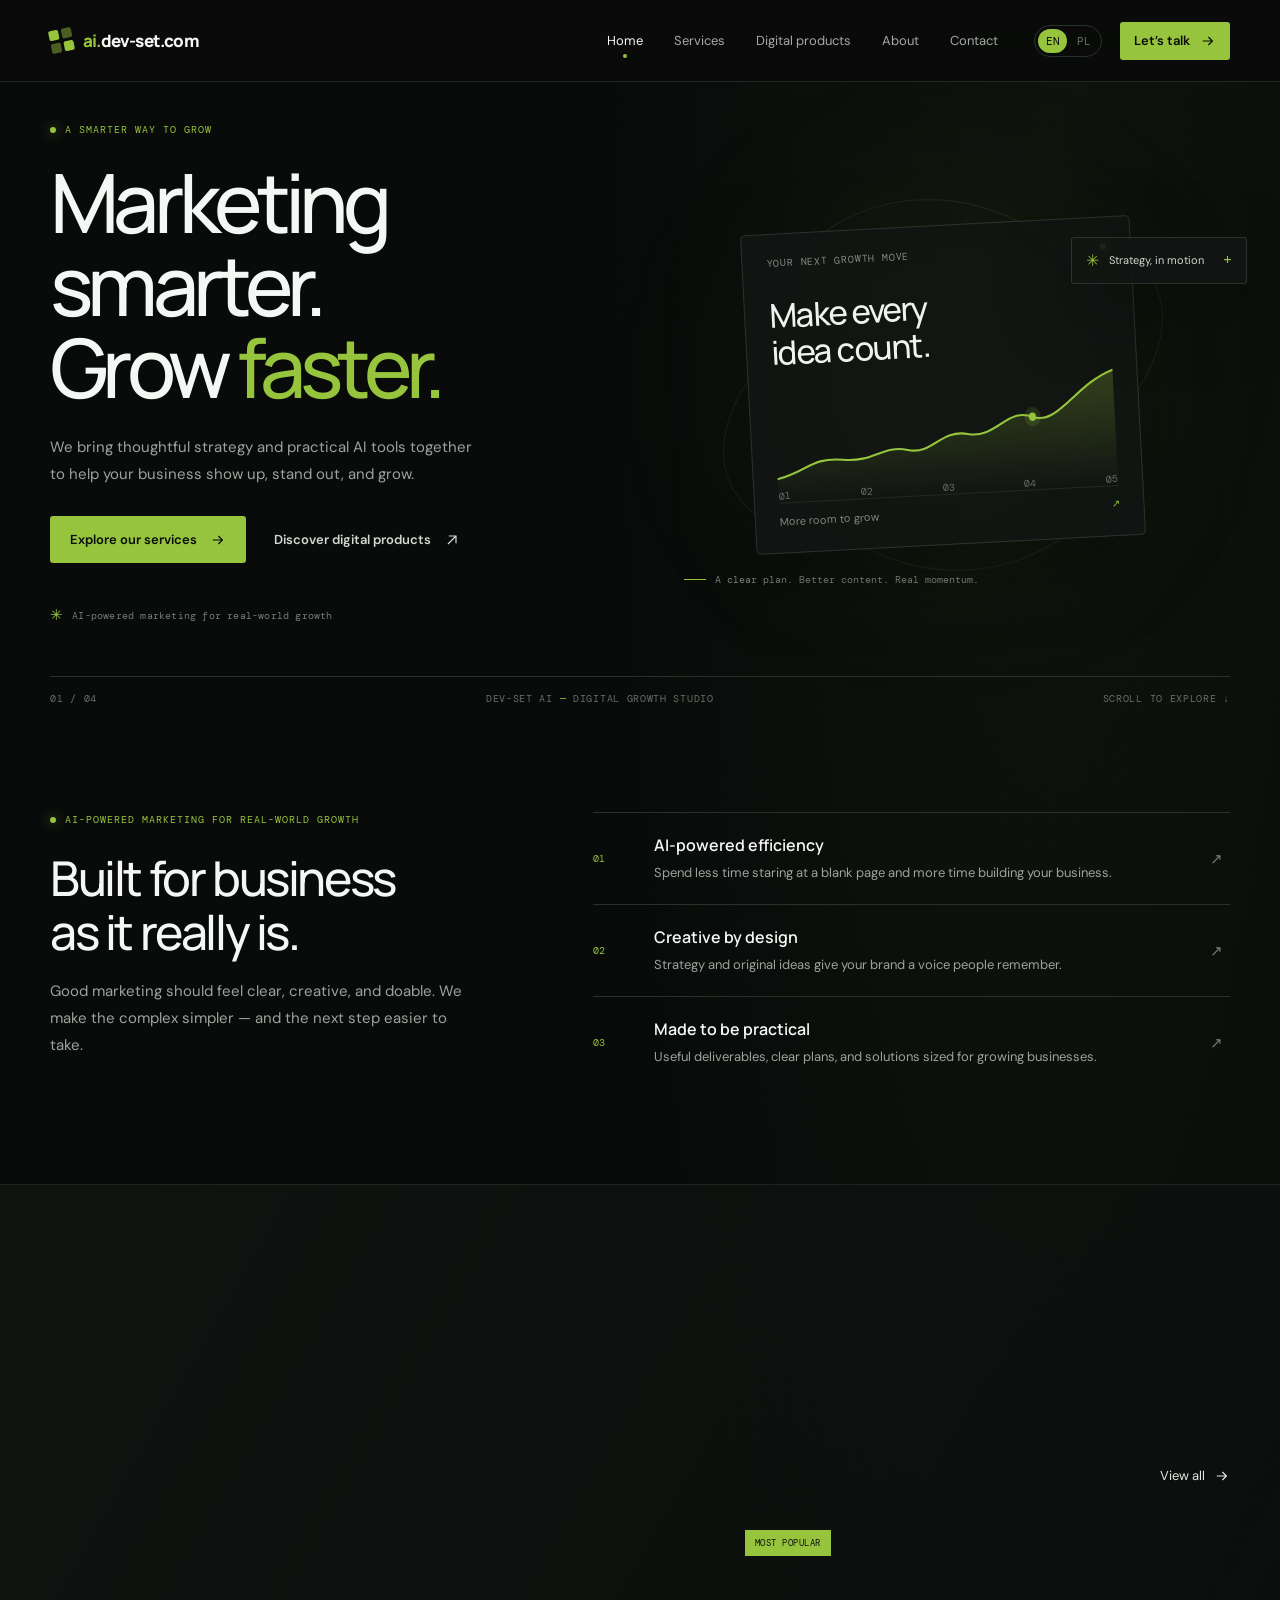
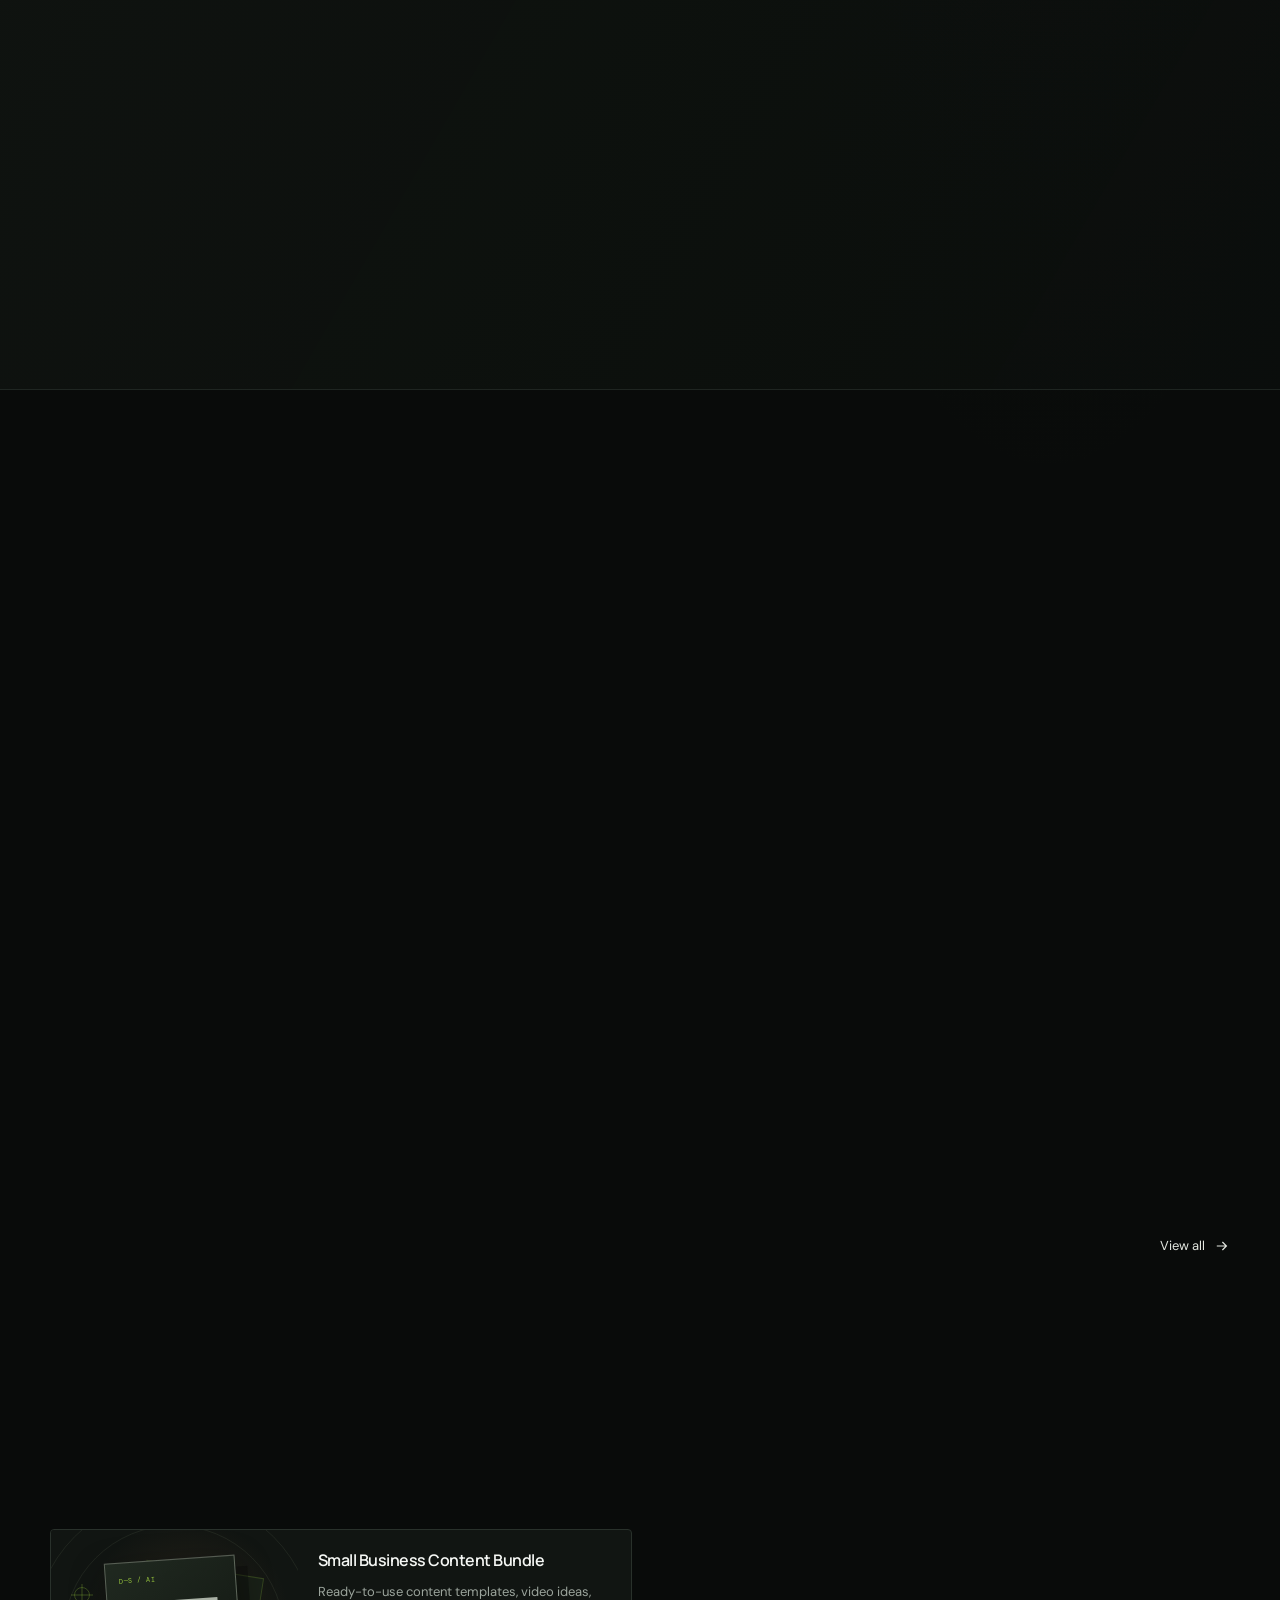
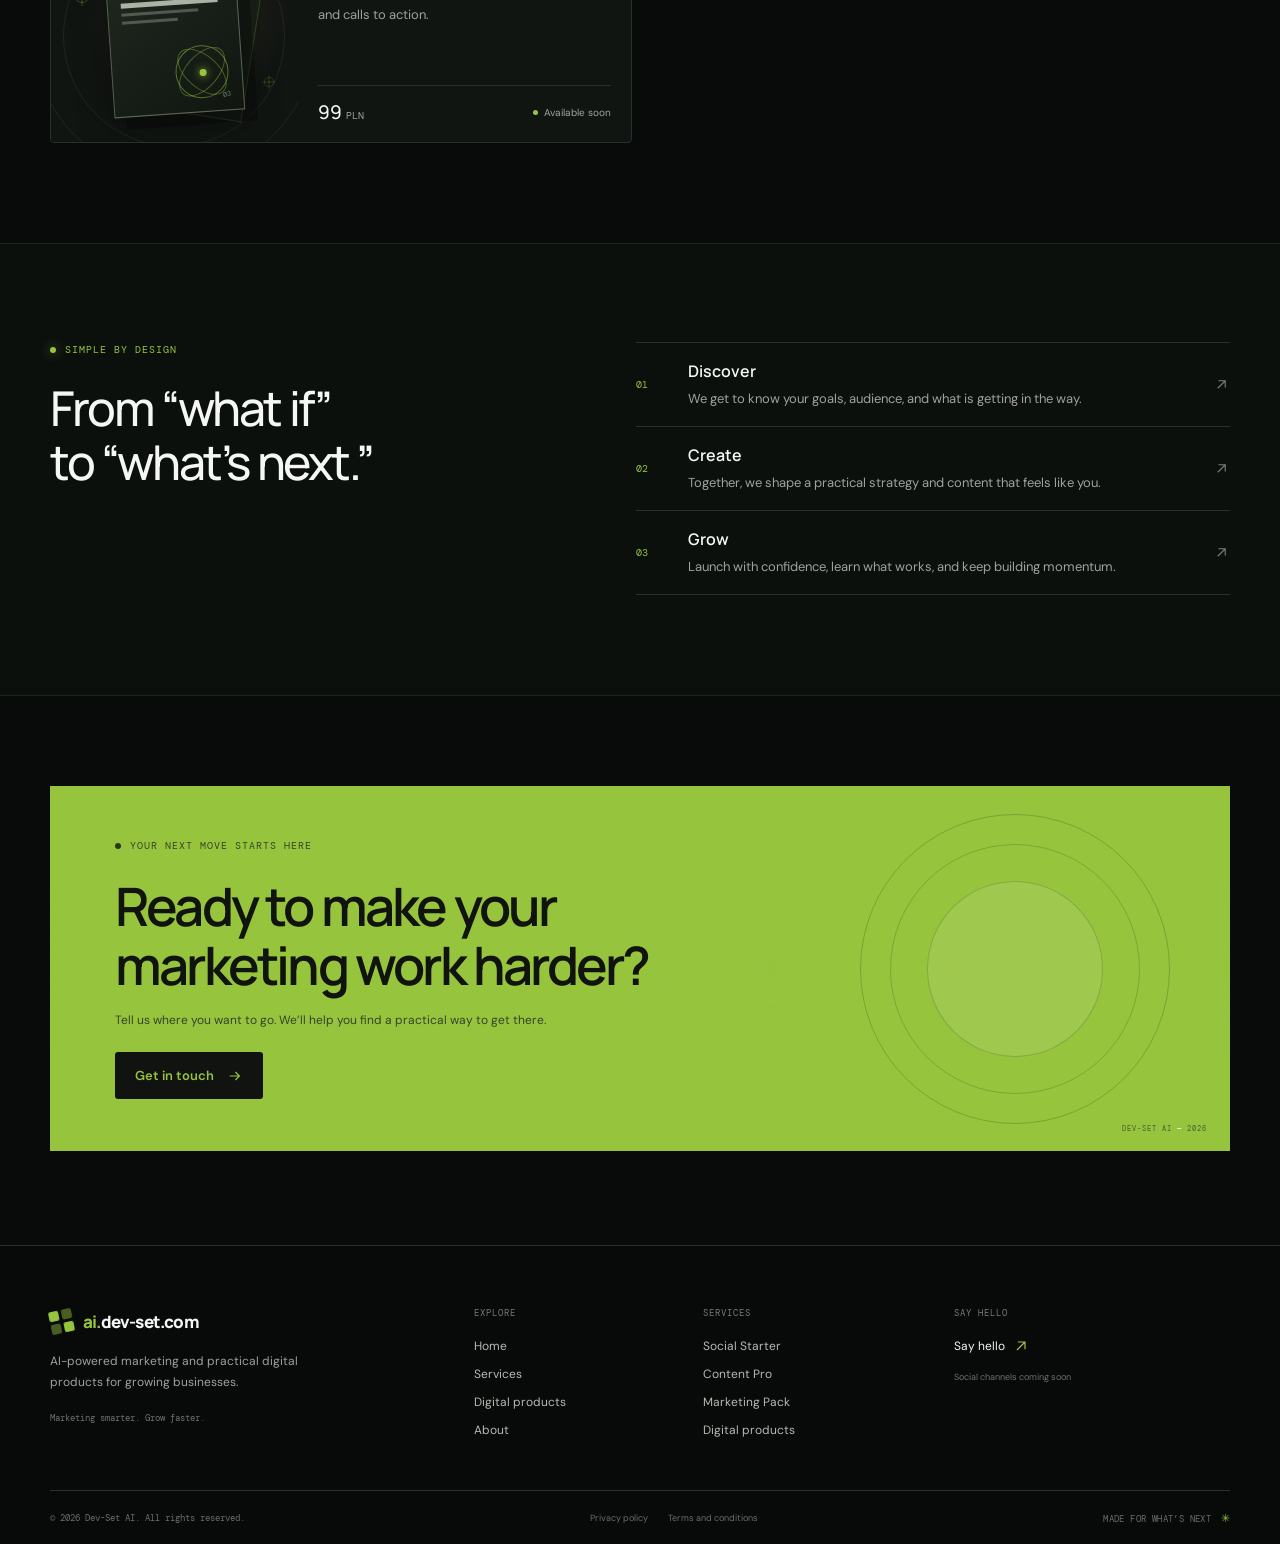
==== about/index.html @ 20fb7233 "Add files via upload" ====
<!doctype html>
<html lang="en">
  <head>
    <meta charset="UTF-8" />
    <link rel="icon" type="image/svg+xml" href="/favicon.svg" />
    <meta name="viewport" content="width=device-width, initial-scale=1.0" />
    <meta name="theme-color" content="#090b0a" />
    <!-- SEO tags and structured data are generated for each route at build time. -->
    <meta name="description" content="Dev-Set AI combines marketing strategy, creativity, and AI tools to make professional marketing more accessible to small businesses." />
    <meta name="robots" content="index, follow" />
    <link rel="canonical" href="https://ai.dev-set.com/about/" />
    <link rel="alternate" hreflang="en" href="https://ai.dev-set.com/about/" />
    <link rel="alternate" hreflang="pl" href="https://ai.dev-set.com/pl/o-nas/" />
    <link rel="alternate" hreflang="x-default" href="https://ai.dev-set.com/about/" />
    <meta property="og:type" content="website" />
    <meta property="og:url" content="https://ai.dev-set.com/about/" />
    <meta property="og:title" content="About Our AI Marketing Studio | Dev-Set AI" />
    <meta property="og:description" content="Dev-Set AI combines marketing strategy, creativity, and AI tools to make professional marketing more accessible to small businesses." />
    <meta property="og:site_name" content="Dev-Set AI" />
    <meta property="og:locale" content="en_US" />
    <meta property="og:locale:alternate" content="pl_PL" />
    <meta name="twitter:card" content="summary" />
    <meta name="twitter:title" content="About Our AI Marketing Studio | Dev-Set AI" />
    <meta name="twitter:description" content="Dev-Set AI combines marketing strategy, creativity, and AI tools to make professional marketing more accessible to small businesses." />
    <script type="application/ld+json">[{"@context":"https://schema.org","@type":"Organization","name":"Dev-Set AI","url":"https://ai.dev-set.com","description":"AI-powered social media content, marketing strategy, and digital resources for small businesses. Practical support to help your brand grow."},{"@context":"https://schema.org","@type":"WebSite","name":"Dev-Set AI","url":"https://ai.dev-set.com","inLanguage":"en"},{"@context":"https://schema.org","@type":"WebPage","name":"About Our AI Marketing Studio | Dev-Set AI","description":"Dev-Set AI combines marketing strategy, creativity, and AI tools to make professional marketing more accessible to small businesses.","url":"https://ai.dev-set.com/about/","inLanguage":"en","isPartOf":{"@type":"WebSite","name":"Dev-Set AI","url":"https://ai.dev-set.com"},"publisher":{"@type":"Organization","name":"Dev-Set AI","url":"https://ai.dev-set.com"},"breadcrumb":{"@type":"BreadcrumbList","itemListElement":[{"@type":"ListItem","position":1,"name":"Home","item":"https://ai.dev-set.com/"},{"@type":"ListItem","position":2,"name":"About","item":"https://ai.dev-set.com/about/"}]}}]</script>
    <title>About Our AI Marketing Studio | Dev-Set AI</title>
    <script type="module" crossorigin src="/assets/index-pZQTGpvp.js"></script>
    <link rel="stylesheet" crossorigin href="/assets/index-BlDWDCMd.css">
  </head>
  <body>
    <div id="root"><a class="skip-link" href="#main-content">Skip to content</a><header class="site-header"><div class="header-inner page-width"><a class="brand" href="/"><span class="brand-symbol" aria-hidden="true"><i></i><i></i><i></i><i></i></span><span><span class="brand-ai">ai.</span>dev-set.com</span></a><button class="menu-toggle" type="button" aria-label="Open navigation" aria-expanded="false"><span></span><span></span></button><nav class="main-nav" aria-label="Main navigation"><a href="/" class="">Home</a><a href="/services/" class="">Services</a><a href="/digital-products/" class="">Digital products</a><a href="/about/" class="active" aria-current="page">About</a><a href="/contact/" class="">Contact</a><div class="mobile-nav-bottom"><div class="language-switch" role="group" aria-label="Language"><button type="button" class="selected" aria-pressed="true">EN</button><button type="button" class="" aria-pressed="false">PL</button></div><a class="button button-primary nav-cta" href="/contact/">Let’s talk<svg aria-hidden="true" viewBox="0 0 20 20" fill="none"><path d="M3.5 10h12m-5-5 5 5-5 5" stroke="currentColor" stroke-width="1.5"></path></svg></a></div></nav><div class="desktop-nav-actions"><div class="language-switch" role="group" aria-label="Language"><button type="button" class="selected" aria-pressed="true">EN</button><button type="button" class="" aria-pressed="false">PL</button></div><a class="button button-small" href="/contact/">Let’s talk<svg aria-hidden="true" viewBox="0 0 20 20" fill="none"><path d="M3.5 10h12m-5-5 5 5-5 5" stroke="currentColor" stroke-width="1.5"></path></svg></a></div></div></header><main id="main-content" tabindex="-1"><section class="inner-hero page-width"><p class="eyebrow"><span class="eyebrow-dot"></span>About Dev-Set AI</p><h1>Professional marketing<br/>should feel within reach.</h1><p class="inner-lede">Dev-Set AI brings thoughtful marketing and useful AI tools together for entrepreneurs, creators, freelancers, and small businesses.</p></section><section class="about-story section-muted section-pad"><div class="page-width about-layout"><div class="about-symbol reveal"><div class="symbol-core">D<span>—</span>S</div><div class="symbol-ring ring-a"></div><div class="symbol-ring ring-b"></div><span class="symbol-caption">HUMAN IDEAS<br/>MEET SMART TOOLS</span></div><div class="about-copy reveal"><p class="eyebrow"><span class="eyebrow-dot"></span>About Dev-Set AI</p><h2>Technology is a tool.<br/>People are the point.</h2><p>AI can make the work faster. Experience and creativity help make it matter. We bring both together to create marketing that is useful, considered, and grounded in your business goals.</p><p>Our mission is to make professional marketing more accessible to small businesses — with practical solutions, clear communication, and a focus on work that moves you forward.</p></div></div></section><section class="page-width section-pad"><div class="value-grid"><article class="value-card reveal"><span>0<!-- -->1<!-- --> / PRINCIPLE</span><h3>Practical first</h3><p>Thoughtful recommendations you can actually put to work.</p></article><article class="value-card reveal"><span>0<!-- -->2<!-- --> / PRINCIPLE</span><h3>Creative always</h3><p>A distinct voice and strong ideas, not content for content’s sake.</p></article><article class="value-card reveal"><span>0<!-- -->3<!-- --> / PRINCIPLE</span><h3>Efficient by design</h3><p>Use technology well, so more energy goes into what matters.</p></article></div></section><section class="cta-section page-width reveal"><div class="cta-orb" aria-hidden="true"></div><div class="cta-content"><p class="eyebrow"><span class="eyebrow-dot"></span>Your next move starts here</p><h2>Ready to make your<br/>marketing work harder?</h2><p>Tell us where you want to go. We’ll help you find a practical way to get there.</p><a class="button button-dark" href="/contact/">Get in touch<svg aria-hidden="true" viewBox="0 0 20 20" fill="none"><path d="M3.5 10h12m-5-5 5 5-5 5" stroke="currentColor" stroke-width="1.5"></path></svg></a></div><div class="cta-index">DEV-SET AI <span>—</span> 2026</div></section></main><footer class="site-footer"><div class="page-width"><div class="footer-main"><div class="footer-brand"><a class="brand" href="/"><span class="brand-symbol" aria-hidden="true"><i></i><i></i><i></i><i></i></span><span><span class="brand-ai">ai.</span>dev-set.com</span></a><p>AI-powered marketing and practical digital products for growing businesses.</p><span class="footer-tagline">Marketing smarter. Grow faster.</span></div><div class="footer-column"><span class="footer-heading">Explore</span><a href="/">Home</a><a href="/services/">Services</a><a href="/digital-products/">Digital products</a><a href="/about/">About</a></div><div class="footer-column"><span class="footer-heading">Services</span><a href="/services/">Social Starter</a><a href="/services/">Content Pro</a><a href="/services/">Marketing Pack</a><a href="/digital-products/">Digital products</a></div><div class="footer-column footer-contact"><span class="footer-heading">Say hello</span><button class="footer-email" type="button">Say hello<svg aria-hidden="true" viewBox="0 0 20 20" fill="none"><path d="M5 15 15 5M6 5h9v9" stroke="currentColor" stroke-width="1.5"></path></svg></button><span class="social-placeholder">Social channels coming soon</span></div></div><div class="footer-bottom"><span>© <!-- -->2026<!-- --> Dev-Set AI. <!-- -->All rights reserved.</span><div><a href="/privacy-policy/">Privacy policy</a><a href="/terms/">Terms and conditions</a></div><span class="footer-location">MADE FOR WHAT’S NEXT<!-- --> <i>✳</i></span></div></div></footer></div>
  </body>
</html>
---- assets/index-BlDWDCMd.css ----
@import "https://fonts.googleapis.com/css2?family=DM+Mono:wght@400;500&family=DM+Sans:wght@400;500;600;700&family=Manrope:wght@400;500;600;700;800&display=swap";:root{color:#f5f7f4;font-synthesis:none;text-rendering:optimizelegibility;-webkit-font-smoothing:antialiased;-moz-osx-font-smoothing:grayscale;font-optical-sizing:auto;--bg:#090b0a;--bg-soft:#0f1310;--card:#141816;--accent:#96c43d;--text:#f5f7f4;--muted:#9ba49c;--dim:#69716a;--line:#29312b;--mono:"DM Mono", monospace;--heading:"Manrope", "DM Sans", sans-serif;background:#090b0a;font-family:DM Sans,Segoe UI,sans-serif;font-weight:400}*{box-sizing:border-box}html{scroll-behavior:smooth;min-width:320px;scroll-padding-top:88px}body{background:radial-gradient(ellipse at 82% 4%, #789d410e, transparent 28rem), var(--bg);min-width:320px;margin:0}body,button,a{font-family:DM Sans,Segoe UI,sans-serif}button,a{cursor:pointer;-webkit-tap-highlight-color:transparent}button{color:inherit}a{color:inherit;text-decoration:none}button:focus-visible,a:focus-visible{outline:2px solid var(--accent);outline-offset:4px}::selection{color:#090b0a;background:var(--accent)}@media (prefers-reduced-motion:reduce){*,:before,:after{scroll-behavior:auto!important;transition-duration:.01ms!important;animation-duration:.01ms!important;animation-iteration-count:1!important}}#root{overflow:clip}.page-width{width:min(1180px,100% - 64px);margin-inline:auto}.skip-link{z-index:20;color:#080a08;background:var(--accent);padding:10px 14px;position:fixed;top:10px;left:10px;transform:translateY(-160%)}.skip-link:focus{transform:translateY(0)}.site-header{z-index:10;-webkit-backdrop-filter:blur(18px);backdrop-filter:blur(18px);background:#090b0ae3;border-bottom:1px solid #29312bc2;height:82px;position:sticky;top:0}.header-inner{justify-content:space-between;align-items:center;height:100%;display:flex}.brand{font-family:var(--heading);letter-spacing:-.8px;white-space:nowrap;align-items:center;gap:10px;font-size:19px;font-weight:800;line-height:1;display:inline-flex}.brand-ai{color:var(--accent)}.brand-symbol{grid-template-columns:repeat(2,1fr);gap:3px;width:23px;height:23px;display:grid;transform:rotate(-12deg)}.brand-symbol i{background:var(--accent);border-radius:2px;display:block}.brand-symbol i:nth-child(2),.brand-symbol i:nth-child(3){opacity:.46}.main-nav{align-items:center;gap:31px;margin-left:auto;margin-right:36px;display:flex}.main-nav>a{color:#a4aaa4;padding-block:10px;font-size:12px;transition:color .2s;position:relative}.main-nav>a:hover,.main-nav>a.active{color:var(--text)}.main-nav>a.active:after{content:"";background:var(--accent);border-radius:50%;width:4px;height:4px;position:absolute;bottom:1px;left:calc(50% - 2px)}.desktop-nav-actions{align-items:center;gap:18px;display:flex}.language-switch{border:1px solid var(--line);border-radius:30px;align-items:center;gap:2px;padding:3px;display:flex}.language-switch button{min-width:29px;color:var(--dim);font:10px var(--mono);cursor:pointer;background:0 0;border:0;border-radius:20px;padding:5px 6px;transition:color .2s,background .2s}.language-switch button.selected{color:var(--bg);background:var(--accent)}.button{border:1px solid #0000;border-radius:3px;justify-content:center;align-items:center;gap:13px;min-height:47px;padding:0 19px;font-size:12px;font-weight:600;transition:background .2s,color .2s,border-color .2s,transform .2s;display:inline-flex}.button:hover{transform:translateY(-2px)}.button svg,.text-link svg,.contact-email svg,.footer-email svg{flex:none;width:16px;height:16px}.button-primary{color:#0a0c09;background:var(--accent);position:relative;overflow:hidden}.button-primary:after{content:"";background:#ffffff5c;width:28%;transition:left .55s;position:absolute;top:-40%;bottom:-40%;left:-45%;transform:skew(-22deg)}.button-primary:hover:after{left:125%}.button-primary:hover{background:#a7d34f}.button-small{min-height:38px;color:var(--bg);background:var(--accent);gap:10px;padding:0 13px;font-size:11px}.button-quiet{color:#d3d8d1;background:0 0}.button-quiet:hover{color:var(--accent)}.button-dark{color:var(--accent);background:#10130f}.button-dark:hover{color:#0a0c09;background:#fff}.mobile-nav-bottom,.menu-toggle{display:none}.hero{grid-template-columns:1fr 1fr;align-items:center;gap:30px;min-height:615px;padding-top:40px;padding-bottom:76px;display:grid;position:relative}.hero-copy{z-index:1;padding-bottom:22px;position:relative}.eyebrow{color:var(--accent);font:9px/1.5 var(--mono);letter-spacing:1px;text-transform:uppercase;align-items:center;gap:9px;margin:0 0 24px;display:flex}.eyebrow-dot{background:var(--accent);border-radius:50%;flex:none;width:6px;height:6px;box-shadow:0 0 12px #96c43d99}h1,h2,h3,p{margin-top:0}h1,h2,h3{font-family:var(--heading)}.hero h1,.inner-hero h1,.contact-copy h1{letter-spacing:-5.7px;margin:0;font-size:clamp(52px,6.4vw,82px);font-weight:500;line-height:1.01}h1 em,h2 em{color:var(--accent);font-style:normal}.hero-description{max-width:435px;color:var(--muted);margin:25px 0 28px;font-size:14px;line-height:1.8}.hero-actions{align-items:center;gap:8px;display:flex}.hero-proof{color:#737c73;font:9px var(--mono);letter-spacing:.2px;align-items:center;gap:9px;margin-top:42px;display:flex}.proof-star{color:var(--accent);font-size:15px}.hero-art{isolation:isolate;place-items:center;min-height:448px;display:grid;position:relative}.art-glow{z-index:-1;filter:blur(90px);background:#7aae361f;border-radius:50%;width:330px;height:300px;animation:8s ease-in-out infinite alternate glow-pulse;position:absolute}.orbit{border:1px solid #bedb9f17;border-radius:50%;position:absolute;transform:rotate(-25deg)}.orbit-one{width:470px;height:260px}.orbit-two{width:390px;height:360px;transform:rotate(38deg)}.hero-panel{background:#121613e6;border:1px solid #a2b59a30;position:absolute;box-shadow:0 24px 80px #00000054}.panel-main{z-index:1;border-radius:5px;width:min(390px,84%);min-height:320px;padding:22px 24px 18px;animation:7s ease-in-out infinite card-float;transform:rotate(-3deg)}.panel-header{color:#818a7e;font:8px var(--mono);letter-spacing:.8px;justify-content:space-between;align-items:center;display:flex}.live-dot{background:var(--accent);width:6px;height:6px;box-shadow:0 0 10px var(--accent);border-radius:50%}.panel-main-title{color:#f0f3ed;font:500 33px/1.12 var(--heading);letter-spacing:-1.5px;margin-top:28px}.panel-main-title em{color:var(--accent);font-style:normal}.chart-area{height:124px;margin-top:7px;position:relative}.chart-area svg{width:100%;height:100%;overflow:visible}.chart-labels{z-index:1;color:#666f65;font:7px var(--mono);justify-content:space-between;display:flex;position:absolute;inset:auto 0 0}.panel-footer{color:#7d877b;border-top:1px solid #9db09621;justify-content:space-between;padding-top:11px;font-size:9px;display:flex}.panel-footer strong{color:var(--accent);font:10px var(--mono)}.panel-float{z-index:2;color:#d2d7cf;border-radius:3px;align-items:center;gap:10px;padding:12px 14px;font-size:9px;animation:6s ease-in-out 1s infinite card-float;display:flex;top:17%;right:-3%}.panel-float b{color:var(--accent);font:15px var(--mono);margin-left:9px}.float-icon{color:var(--accent);font-size:16px}.hero-orbit-caption{color:#80877d;font:8px var(--mono);align-items:center;gap:9px;display:flex;position:absolute;bottom:23px;left:5%}.hero-orbit-caption span{background:var(--accent);width:22px;height:1px}.hero-bottom-line{border-top:1px solid var(--line);color:#677068;font:8px var(--mono);letter-spacing:.7px;justify-content:space-between;padding-top:15px;display:flex;position:absolute;bottom:18px;left:0;right:0}.hero-bottom-line i{color:var(--accent);font-style:normal}.section-pad{padding-top:98px;padding-bottom:100px}.section-muted{background:linear-gradient(120deg,#111612cc,#0b0e0cbd);border-block:1px solid #29312ba6}.value-section{grid-template-columns:.82fr 1.18fr;gap:100px;padding-top:89px;padding-bottom:95px;display:grid}.section-heading h2,.about-copy h2{letter-spacing:-2.4px;margin:0;font-size:clamp(35px,4vw,48px);font-weight:500;line-height:1.12}.section-lede{max-width:420px;color:var(--muted);margin:19px 0 0;font-size:13px;line-height:1.8}.benefit-list{border-top:1px solid var(--line)}.benefit{border-bottom:1px solid var(--line);grid-template-columns:47px 1fr 20px;align-items:center;gap:14px;min-height:92px;display:grid}.benefit-number,.process-step>span{color:var(--accent);font:9px var(--mono)}.benefit h3,.process-step h3{margin:0 0 6px;font-size:14px;font-weight:600}.benefit p,.process-step p{color:var(--muted);margin:0;font-size:11px;line-height:1.65}.benefit-plus{color:#737b72;font:15px var(--mono);transition:color .2s,transform .2s}.benefit:hover .benefit-plus{color:var(--accent);transform:translate(2px,-2px)}.section-row{justify-content:space-between;align-items:end;gap:24px;margin-bottom:37px;display:flex}.section-row .section-heading{max-width:650px}.section-row .section-heading h2{font-size:clamp(34px,4vw,46px)}.section-row .section-lede{margin-top:13px}.text-link{color:#e3e7e0;align-items:center;gap:9px;font-size:11px;transition:color .2s,gap .2s;display:inline-flex}.text-link:hover{color:var(--accent);gap:14px}.contact-action{cursor:pointer;background:0 0;border:0;padding:0}.section-all-link{white-space:nowrap;margin-bottom:8px}.service-grid{grid-template-columns:repeat(3,1fr);gap:15px;display:grid}.service-card{border:1px solid var(--line);background:linear-gradient(145deg,#141916,#101310);border-radius:4px;flex-direction:column;min-height:347px;padding:25px 25px 22px;transition:border-color .25s,transform .25s,background .25s;display:flex;position:relative}.service-card:hover{background:linear-gradient(145deg,#191f19,#111511);border-color:#536247;transform:translateY(-4px)}.service-card.featured{background:radial-gradient(at 90% 0,#96c43d17,#0000 55%),#141916;border-color:#96c43d99}.popular-label{color:#11140f;background:var(--accent);font:8px var(--mono);text-transform:uppercase;letter-spacing:.5px;padding:7px 10px;position:absolute;top:0;right:0}.card-topline{color:#687168;font:9px var(--mono);justify-content:space-between;margin-bottom:28px;display:flex}.card-mark{width:48px;height:34px;color:var(--accent);place-items:center;display:grid}.card-mark svg{stroke:currentColor;stroke-width:1.15px;width:46px;height:35px;overflow:visible}.service-card h3,.product-info h3{letter-spacing:-.5px;margin:0 0 10px;font-size:18px;font-weight:600}.card-copy{min-height:42px;color:var(--muted);margin:0 0 19px;font-size:11px;line-height:1.7}.service-price{color:#929a91;align-items:baseline;gap:7px;margin:auto 0 15px;font-size:9px;display:flex}.service-price strong{color:var(--text);font:500 31px var(--heading);letter-spacing:-1.7px}.service-price .currency{font:9px var(--mono);color:var(--accent)}.card-divider{background:var(--line);height:1px;margin-bottom:13px}.deliverable{color:#aeb5ab;margin:0 0 6px;font-size:10px;line-height:1.5}.service-card>.text-link{color:var(--accent);margin-top:16px}.product-grid{grid-template-columns:repeat(2,1fr);gap:16px;display:grid}.product-card{border:1px solid var(--line);background:#111512;border-radius:4px;transition:border-color .25s,transform .25s;overflow:hidden}.product-card:hover{border-color:#505d48;transform:translateY(-4px)}.product-art{background:radial-gradient(at 55% 40%,#74905226,#0000 53%),#111612;place-items:center;height:205px;display:grid;position:relative;overflow:hidden}.product-art:before,.product-art:after{content:"";border:1px solid #afc69b17;border-radius:50%;width:220px;height:220px;position:absolute}.product-art:after{width:280px;height:280px}.product-tone-2 .product-art{background:radial-gradient(at 55% 40%,#637ba529,#0000 53%),#111512}.product-tone-3 .product-art{background:radial-gradient(at 55% 40%,#ae794726,#0000 53%),#111512}.product-tone-4 .product-art{background:radial-gradient(at 55% 40%,#967cb12b,#0000 53%),#111512}.mockup-sheet{z-index:1;background:linear-gradient(145deg,#202920,#101510);border:1px solid #e8f1df4f;flex-direction:column;width:131px;height:155px;padding:13px;transition:transform .3s;display:flex;position:relative;transform:rotate(-4deg);box-shadow:12px 12px #06080659,0 12px 35px #0006}.mockup-back{z-index:0;background:#192218cc;border:1px solid #96c43d38;width:119px;height:146px;transition:transform .3s;position:absolute;transform:rotate(9deg)translate(20px,2px)}.product-card:hover .mockup-back{transform:rotate(13deg)translate(24px)}.art-spark{z-index:2;border:1px solid #96c43d73;border-radius:50%;width:24px;height:24px;position:absolute}.art-spark:before,.art-spark:after{content:"";background:#96c43d80;width:34px;height:1px;position:absolute;top:50%;left:50%;transform:translate(-50%,-50%)}.art-spark:after{transform:translate(-50%,-50%)rotate(90deg)}.art-spark-one{top:25%;left:calc(50% - 104px);transform:scale(.65)}.art-spark-two{bottom:23%;right:calc(50% - 107px);transform:scale(.4)}.product-card:hover .mockup-sheet{transform:rotate(0)translateY(-3px)}.mockup-logo{color:var(--accent);font:7px var(--mono);letter-spacing:.5px}.mockup-lines{flex-direction:column;gap:5px;margin-top:18px;display:flex}.mockup-lines i{background:#dce5d747;width:75%;height:3px}.mockup-lines i:first-child{background:#dce5d7bd;width:94%;height:5px}.mockup-lines i:last-child{width:54%}.mockup-orbit{border:1px solid #96c43d85;border-radius:50%;width:53px;height:53px;margin:auto 0 0 auto;position:relative}.mockup-orbit:before,.mockup-orbit:after{content:"";border:1px solid #96c43d66;border-radius:50%;position:absolute;inset:9px -4px;transform:rotate(45deg)}.mockup-orbit:after{transform:rotate(-45deg)}.mockup-orbit i{z-index:1;background:var(--accent);width:7px;height:7px;box-shadow:0 0 9px var(--accent);border-radius:50%;position:absolute;top:23px;left:23px}.mockup-index{color:#6d776a;font:7px var(--mono);position:absolute;bottom:11px;right:12px}.art-chip{z-index:1;color:#bcc7b8;font:7px var(--mono);background:#141a14;border:1px solid #394437;padding:6px 8px;position:absolute;bottom:28px;right:calc(50% - 112px)}.product-info{padding:19px 20px 17px}.product-info h3{font-size:16px}.product-info>p{min-height:42px;color:var(--muted);margin:0;font-size:11px;line-height:1.7}.product-info>.product-detail{color:#828b80;min-height:0;font:8px/1.6 var(--mono);margin-top:14px}.tag{color:var(--accent);font:8px var(--mono);text-transform:uppercase;letter-spacing:.7px;margin-bottom:11px;display:inline-block}.product-bottom{border-top:1px solid var(--line);justify-content:space-between;align-items:center;margin-top:17px;padding-top:13px;display:flex}.product-bottom strong{font:500 19px var(--heading)}.product-bottom small{color:var(--muted);font:9px var(--mono)}.soon-label{color:#9da69a;align-items:center;gap:6px;font-size:9px;display:flex}.soon-label span{background:var(--accent);border-radius:50%;width:5px;height:5px}.compact-grid .product-card{grid-template-columns:.85fr 1.15fr;display:grid}.compact-grid .product-art{height:auto;min-height:212px}.compact-grid .product-info{flex-direction:column;justify-content:center;display:flex}.compact-grid .product-info>p{min-height:58px}.compact-grid .product-bottom{margin-top:auto}.compact-grid .product-art .art-chip{display:none}.process-section{background:#0c100d;border-block:1px solid #29312ba6}.process-layout{grid-template-columns:.9fr 1.1fr;align-items:start;gap:100px;display:grid}.process-list{border-top:1px solid var(--line)}.process-step{border-bottom:1px solid var(--line);grid-template-columns:38px 1fr 16px;align-items:center;gap:14px;min-height:84px;display:grid}.process-step>svg{color:#788075;width:15px}.process-step:hover>svg{color:var(--accent)}.cta-section{color:#11140e;background:radial-gradient(at 85%,#96c43d24,#0000 34%),#96c43d;border:1px solid #96c43d4f;justify-content:space-between;align-items:center;min-height:329px;margin-top:90px;margin-bottom:94px;padding:51px 64px;display:flex;position:relative;overflow:hidden}.cta-content{z-index:1;max-width:660px;position:relative}.cta-content .eyebrow{color:#364527}.cta-content .eyebrow-dot{box-shadow:none;background:#26371a}.cta-content h2{letter-spacing:-2.8px;margin:0;font-size:clamp(35px,4.2vw,53px);font-weight:600;line-height:1.1}.cta-content h2 em{color:#fff}.cta-content>p:not(.eyebrow){color:#35432b;max-width:440px;margin:16px 0 22px;font-size:12px;line-height:1.7}.cta-orb{border:1px solid #12200c33;border-radius:50%;width:310px;height:310px;position:absolute;right:5%}.cta-orb:before,.cta-orb:after{content:"";border:1px solid #12200c30;border-radius:50%;position:absolute;inset:29px}.cta-orb:after{background:#ffffff17;inset:66px}.cta-index{color:#495d37;font:7px var(--mono);letter-spacing:1px;position:absolute;bottom:17px;right:22px}.cta-index span{color:#fff}.site-footer{border-top:1px solid var(--line);background:#080a09;padding-top:58px}.footer-main{grid-template-columns:1.65fr .8fr .9fr 1.2fr;gap:45px;padding-bottom:52px;display:grid}.footer-brand p{max-width:250px;color:var(--muted);margin:18px 0 13px;font-size:10px;line-height:1.7}.footer-tagline{color:#697269;font:8px var(--mono)}.footer-column{flex-direction:column;align-items:flex-start;gap:12px;display:flex}.footer-heading{color:#737d72;font:8px var(--mono);text-transform:uppercase;letter-spacing:1px;margin:3px 0 7px}.footer-column>a{color:#b3bbb2;font-size:10px;transition:color .2s}.footer-column>a:hover,.footer-bottom a:hover{color:var(--accent)}.footer-column .footer-email{color:var(--text);cursor:pointer;background:0 0;border:0;align-items:center;gap:8px;padding:0;font-size:12px;transition:color .2s;display:flex}.footer-column .footer-email:hover,.footer-email svg{color:var(--accent)}.social-placeholder{color:#697269;margin-top:5px;font-size:9px}.footer-bottom{border-top:1px solid var(--line);color:#667067;min-height:54px;font:8px var(--mono);justify-content:space-between;align-items:center;gap:20px;display:flex}.footer-bottom>div{gap:20px;display:flex}.footer-bottom a{transition:color .2s}.footer-location{letter-spacing:.4px}.footer-location i{color:var(--accent);margin-left:4px;font-size:11px;font-style:normal}.inner-hero{padding-top:89px;padding-bottom:49px}.inner-hero h1,.contact-copy h1{letter-spacing:-4.5px;font-size:clamp(48px,6vw,70px)}.inner-lede{max-width:520px;color:var(--muted);margin:21px 0 0;font-size:13px;line-height:1.8}.inner-content{padding-bottom:30px}.inner-content .service-card{min-height:365px}.inner-content .pricing-note{margin:30px 0 15px}.pricing-note,.legal-placeholder{border:1px solid var(--line);background:#101411;align-items:flex-start;gap:14px;padding:20px 22px;display:flex}.note-icon{width:20px;height:20px;color:var(--accent);font:11px var(--mono);border:1px solid #536245;border-radius:50%;flex:none;place-items:center;display:grid}.pricing-note h3,.legal-placeholder h2{margin:0 0 6px;font-size:12px;font-weight:600}.pricing-note p,.legal-placeholder p{color:var(--muted);margin:0;font-size:10px;line-height:1.7}.inner-content+.cta-section{margin-top:66px}.products-note{color:var(--muted);margin:23px 0 0;font-size:10px}.studio-section{background:radial-gradient(at 12% 48%,#6c933f13,#0000 34%),#0b0f0c;border-block:1px solid #29312ba6;position:relative;overflow:hidden}.studio-feature{grid-template-columns:1.08fr .92fr;align-items:center;gap:78px;display:grid}.studio-visual{background:radial-gradient(at 51% 47%,#78a24921,#0000 40%),linear-gradient(145deg,#111712,#0d110e);border:1px solid #697f5d42;min-height:365px;position:relative;overflow:hidden}.studio-visual-grid{opacity:.48;background-image:linear-gradient(#b9cea60b 1px,#0000 1px),linear-gradient(90deg,#b9cea60b 1px,#0000 1px);background-size:32px 32px;position:absolute;inset:0;-webkit-mask-image:radial-gradient(#000 10%,#0000 76%);mask-image:radial-gradient(#000 10%,#0000 76%)}.studio-connectors{width:96%;height:98%;position:absolute;inset:2% 2% 0;overflow:visible}.studio-node{z-index:1;background:#111712f5;border:1px solid #abbea038;align-items:center;gap:11px;min-width:210px;padding:11px 12px;display:flex;position:absolute;box-shadow:0 12px 32px #00000047}.studio-node-one{top:13%;left:5%}.studio-node-two{top:39%;left:31%}.studio-node-three{bottom:13%;right:4%}.studio-node>span:nth-child(2){flex-direction:column;gap:4px;display:flex}.studio-node small{color:var(--accent);font:7px var(--mono);letter-spacing:1px}.studio-node b{color:#e8eee5;font:500 10px var(--heading)}.studio-node-number{color:#6b7568;font:8px var(--mono);align-self:flex-start;margin-left:auto}.studio-node-icon{width:30px;height:30px;color:var(--accent);border:1px solid #96c43d47;border-radius:50%;flex:none;place-items:center;display:grid;position:relative}.studio-node-icon i{background:currentColor;border-radius:50%;width:4px;height:4px;position:absolute}.node-icon-one i:first-child{transform:translate(-5px,-4px)}.node-icon-one i:nth-child(2){transform:translate(5px,-4px)}.node-icon-one i:nth-child(3){transform:translateY(5px)}.node-icon-two i{width:3px;height:3px}.node-icon-two i:first-child{transform:translate(-5px,-5px)}.node-icon-two i:nth-child(2){transform:translate(5px,-5px)}.node-icon-two i:nth-child(3){transform:translate(-5px,5px)}.node-icon-two i:nth-child(4){transform:translate(5px,5px)}.node-icon-three i{border-radius:1px;width:2px;height:14px}.node-icon-three i:first-child{transform:translate(-6px,2px)rotate(-25deg)}.node-icon-three i:nth-child(2){height:19px;transform:translateY(-1px)rotate(25deg)}.node-icon-three i:nth-child(3){height:11px;transform:translate(6px,3px)rotate(45deg)}.studio-stamp{color:#adb7a8;width:72px;height:72px;font:6px var(--mono);letter-spacing:.6px;background:#0c100dc7;border:1px solid #96c43d73;border-radius:50%;flex-direction:column;justify-content:center;align-items:center;gap:3px;display:flex;position:absolute;top:17%;right:8%;transform:rotate(10deg)}.studio-stamp i{color:var(--accent);font-size:18px;font-style:normal}.studio-copy .section-heading h2{font-size:clamp(36px,4vw,48px)}.studio-link{color:var(--accent);margin-top:25px}.about-layout{grid-template-columns:.9fr 1.1fr;align-items:center;gap:100px;display:grid}.about-symbol{place-items:center;min-height:355px;display:grid;position:relative;overflow:hidden}.about-symbol:before{content:"";filter:blur(45px);background:#96c43d14;border-radius:50%;width:230px;height:230px;position:absolute}.symbol-core{z-index:1;width:133px;height:133px;color:var(--text);font:600 26px var(--heading);letter-spacing:-2px;background:#0c100dcc;border:1px solid #96c43da6;border-radius:50%;place-items:center;display:grid;position:relative;box-shadow:0 0 60px #96c43d1a}.symbol-core span{color:var(--accent)}.symbol-ring{border:1px solid #96c43d33;border-radius:50%;width:242px;height:110px;position:absolute;transform:rotate(-37deg)}.ring-b{width:245px;height:158px;transform:rotate(46deg)}.symbol-caption{color:#697269;text-align:center;font:7px/1.8 var(--mono);letter-spacing:1px;position:absolute;bottom:38px}.about-copy h2{margin-bottom:21px;font-size:40px}.about-copy>p:not(.eyebrow){max-width:500px;color:var(--muted);font-size:12px;line-height:1.85}.about-copy>p:last-child{margin-bottom:0}.value-grid{grid-template-columns:repeat(3,1fr);gap:15px;display:grid}.value-card{border:1px solid var(--line);background:#111512;min-height:169px;padding:22px}.value-card>span{color:var(--accent);font:8px var(--mono)}.value-card h3{margin:25px 0 8px;font-size:15px}.value-card p{color:var(--muted);margin:0;font-size:10px;line-height:1.7}.contact-page{grid-template-columns:1.1fr .9fr;align-items:center;gap:70px;min-height:570px;padding-top:40px;padding-bottom:70px;display:grid}.contact-copy h1{font-size:clamp(48px,5.7vw,69px)}.contact-card{background:radial-gradient(at 100% 0,#96c43d14,#0000 55%),#111512;border:1px solid #3a4637;padding:31px}.contact-label{color:#879183;font:8px var(--mono);text-transform:uppercase;letter-spacing:1px;margin-bottom:16px;display:block}.contact-email{border-bottom:1px solid var(--line);font:500 clamp(18px, 2.4vw, 26px) var(--heading);letter-spacing:-.9px;justify-content:space-between;align-items:center;gap:12px;padding-bottom:17px;display:flex}.contact-email svg{color:var(--accent)}.contact-card .button{margin-top:22px}.contact-card>p{color:#879183;margin:20px 0 0;font-size:10px;line-height:1.7}.legal-page{min-height:510px;padding-top:90px;padding-bottom:90px}.legal-page h1{letter-spacing:-3px;margin:0 0 27px;font-size:clamp(42px,5vw,58px);font-weight:500}.legal-placeholder{max-width:650px;margin-bottom:23px}.hero-copy>.eyebrow,.hero-copy>h1,.hero-copy>.hero-description,.hero-copy>.hero-actions,.hero-copy>.hero-proof{animation:.7s cubic-bezier(.2,.7,.2,1) both hero-rise}.hero-copy>h1{animation-delay:80ms}.hero-copy>.hero-description{animation-delay:.16s}.hero-copy>.hero-actions{animation-delay:.24s}.hero-copy>.hero-proof{animation-delay:.32s}.orbit-one{animation:32s linear infinite orbit-drift}.orbit-two{animation:38s linear infinite orbit-drift-reverse}.chart-area path:nth-of-type(2){stroke-dasharray:600;stroke-dashoffset:600px;animation:2s ease-out .35s forwards chart-draw}.panel-float{animation:6s ease-in-out 1s infinite card-float,.8s cubic-bezier(.2,.7,.2,1) .4s both panel-enter}.studio-node-one{animation:5.2s ease-in-out infinite node-float}.studio-node-two{animation:5.8s ease-in-out .7s infinite node-float}.studio-node-three{animation:6.2s ease-in-out 1.1s infinite node-float}.studio-stamp{animation:24s linear infinite stamp-turn}.studio-connectors path{stroke-dasharray:5 9;animation:14s linear infinite connector-flow}.mockup-orbit{animation:18s linear infinite orbit-drift}.studio-visual:hover .studio-stamp{animation-duration:8s}.service-card:hover .card-mark{transform:rotate(12deg)scale(1.08)}.card-mark{transition:transform .3s}.benefit-plus{transition:color .2s,transform .2s}.reveal{opacity:0;transition:opacity .65s,transform .65s cubic-bezier(.2,.7,.2,1);transform:translateY(14px)}.reveal.is-visible{opacity:1;transform:translateY(0)}.benefit-list .benefit:nth-child(2),.service-grid .service-card:nth-child(2),.product-grid .product-card:nth-child(2),.process-list .process-step:nth-child(2){transition-delay:.1s}.benefit-list .benefit:nth-child(3),.service-grid .service-card:nth-child(3),.product-grid .product-card:nth-child(3),.process-list .process-step:nth-child(3){transition-delay:.2s}.product-grid .product-card:nth-child(4){transition-delay:.3s}@keyframes glow-pulse{0%{opacity:.65;transform:scale(.9)}to{opacity:1;transform:scale(1.13)}}@keyframes card-float{0%,to{translate:0}50%{translate:0 -7px}}@keyframes hero-rise{0%{opacity:0;translate:0 16px}to{opacity:1;translate:0}}@keyframes orbit-drift{to{rotate:360deg}}@keyframes orbit-drift-reverse{to{rotate:-360deg}}@keyframes chart-draw{to{stroke-dashoffset:0}}@keyframes panel-enter{0%{opacity:0;translate:16px -10px}to{opacity:1;translate:0}}@keyframes node-float{0%,to{translate:0}50%{translate:0 -5px}}@keyframes stamp-turn{to{rotate:370deg}}@keyframes connector-flow{to{stroke-dashoffset:-98px}}@media (width<=970px){.page-width{width:min(100% - 48px,760px)}.main-nav{gap:18px;margin-right:21px}.main-nav>a{font-size:11px}.desktop-nav-actions{gap:10px}.hero{grid-template-columns:1fr .9fr;gap:8px;min-height:580px}.hero h1{letter-spacing:-4px;font-size:clamp(48px,6vw,67px)}.hero-art{transform:scale(.88)}.value-section,.process-layout,.about-layout{gap:48px}.studio-feature{gap:38px}.studio-node{min-width:190px}.service-card{padding-inline:19px}.compact-grid .product-card{grid-template-columns:.7fr 1.3fr}.footer-main{grid-template-columns:1.35fr .8fr .9fr 1.2fr;gap:25px}}@media (width<=720px){.page-width{width:calc(100% - 40px)}.site-header{height:69px}.brand{font-size:18px}.brand-symbol{width:21px;height:21px}.desktop-nav-actions{display:none}.menu-toggle{border:1px solid var(--line);cursor:pointer;background:#111512;border-radius:3px;flex-direction:column;justify-content:center;align-items:center;gap:6px;width:42px;height:42px;display:flex}.menu-toggle span{background:var(--text);width:16px;height:1px;transition:transform .2s}.menu-toggle.is-open span:first-child{transform:translateY(3.5px)rotate(45deg)}.menu-toggle.is-open span:last-child{transform:translateY(-3.5px)rotate(-45deg)}.main-nav{background:#090b0a;border-bottom:1px solid #0000;flex-direction:column;align-items:stretch;gap:0;max-height:0;margin:0;padding:0 20px;transition:max-height .3s,padding .3s,border-color .3s;display:flex;position:absolute;top:68px;left:0;right:0;overflow:hidden}.main-nav.nav-open{border-color:var(--line);max-height:440px;padding:14px 20px 22px}.main-nav>a{border-bottom:1px solid #29312bb3;padding:14px 0;font-size:13px}.main-nav>a.active:after{bottom:21px;left:auto;right:3px}.mobile-nav-bottom{justify-content:space-between;align-items:center;padding-top:19px;display:flex}.mobile-nav-bottom .button{min-height:40px}.hero{flex-direction:column;align-items:stretch;gap:0;min-height:auto;padding-top:71px;padding-bottom:77px;display:flex}.hero-copy{padding:0}.eyebrow{margin-bottom:20px;font-size:8px}.hero h1{letter-spacing:-3.8px;font-size:clamp(48px,11.5vw,72px)}.hero-description{max-width:480px;margin:20px 0 23px;font-size:13px}.hero-actions{flex-wrap:wrap;gap:5px}.button{min-height:44px;padding-inline:14px;font-size:11px}.hero-proof{margin-top:25px}.hero-art{min-height:380px;margin:18px 0 0;transform:none}.panel-main{width:min(360px,83%);min-height:292px;padding:19px 20px 15px}.panel-main-title{margin-top:22px;font-size:29px}.chart-area{height:111px}.panel-float{padding:10px 11px;top:14%;right:-2%}.orbit-one{width:390px;height:220px}.orbit-two{width:330px;height:305px}.hero-orbit-caption{bottom:9px;left:2%}.hero-bottom-line{font-size:7px;bottom:16px}.hero-bottom-line span:nth-child(2){display:none}.section-pad{padding-top:72px;padding-bottom:73px}.value-section{padding-top:71px;padding-bottom:75px;display:block}.value-intro{margin-bottom:35px}.section-heading h2,.section-row .section-heading h2{letter-spacing:-1.9px;font-size:clamp(32px,8vw,42px)}.section-lede{margin-top:15px;font-size:12px}.benefit{grid-template-columns:30px 1fr 16px;gap:10px;min-height:91px}.benefit h3{font-size:13px}.benefit p{font-size:10px}.section-row{flex-direction:column;align-items:start;gap:14px;margin-bottom:28px}.section-all-link{margin:0}.studio-feature{grid-template-columns:1fr;gap:35px}.studio-visual{min-height:340px}.studio-node-one{top:15%;left:4%}.studio-node-two{top:40%;left:24%}.studio-node-three{bottom:13%;right:3%}.studio-stamp{top:3%;right:5%;transform:rotate(10deg)scale(.8)}.studio-copy .section-heading h2{font-size:clamp(34px,8vw,42px)}.studio-link{margin-top:21px}.service-grid{grid-template-columns:1fr;gap:12px}.service-card{min-height:323px;padding:23px}.compact-grid .service-card{min-height:315px}.product-grid{grid-template-columns:1fr;gap:13px}.compact-grid .product-card{grid-template-columns:.78fr 1.22fr}.compact-grid .product-art{min-height:210px}.product-info{padding:16px}.product-info h3{font-size:15px}.compact-grid .product-info>p{min-height:72px;font-size:10px}.product-bottom{flex-wrap:wrap;gap:8px}.soon-label{font-size:8px}.process-layout{display:block}.process-layout .section-heading{margin-bottom:28px}.process-step{grid-template-columns:28px 1fr 14px;gap:9px;min-height:83px}.process-step h3{font-size:13px}.process-step p{font-size:10px}.cta-section{min-height:0;margin-top:68px;margin-bottom:69px;padding:34px 25px 48px}.cta-content h2{letter-spacing:-1.8px;font-size:clamp(33px,8vw,45px)}.cta-content>p:not(.eyebrow){max-width:330px;font-size:11px}.cta-orb{width:240px;height:240px;bottom:-118px;right:-100px}.cta-index{font-size:6px;bottom:10px;right:13px}.site-footer{padding-top:43px}.footer-main{grid-template-columns:1fr 1fr;gap:35px 20px;padding-bottom:36px}.footer-brand{grid-column:span 2}.footer-brand p{max-width:290px}.footer-contact{grid-column:span 2}.footer-bottom{flex-wrap:wrap;justify-content:flex-start;gap:10px 20px;padding:15px 0;font-size:7px}.footer-bottom>div{gap:12px;margin-left:auto}.footer-location{display:none}.inner-hero{padding-top:68px;padding-bottom:34px}.inner-hero h1,.contact-copy h1{letter-spacing:-3.6px;font-size:clamp(43px,10vw,62px)}.inner-lede{margin-top:17px;font-size:12px}.inner-content .service-card{min-height:342px}.pricing-note{padding:17px 15px}.about-layout{grid-template-columns:1fr;gap:16px}.about-symbol{min-height:260px}.symbol-caption{bottom:17px}.about-copy h2{font-size:34px}.value-grid{grid-template-columns:1fr;gap:10px}.value-card{min-height:142px}.value-card h3{margin-top:17px}.contact-page{grid-template-columns:1fr;gap:38px;min-height:auto;padding-top:69px;padding-bottom:75px}.contact-card{padding:23px 19px}.contact-email{font-size:clamp(18px,5vw,25px)}.legal-page{min-height:480px;padding-top:73px;padding-bottom:70px}.legal-page h1{font-size:42px}}@media (width<=390px){.page-width{width:calc(100% - 32px)}.hero h1{font-size:46px}.hero-actions{flex-direction:column;align-items:stretch}.hero-actions .button{justify-content:center}.compact-grid .product-card{grid-template-columns:1fr}.compact-grid .product-art{min-height:180px}.compact-grid .product-info>p{min-height:auto}.footer-bottom>div{width:100%;margin-left:0}.studio-node{gap:8px;width:min(220px,72%);min-width:0;padding:9px}.studio-node b{font-size:9px}.studio-node small{font-size:6px}.studio-node-one{top:18%}.studio-node-two{top:42%;left:18%}.studio-node-three{bottom:13%}.studio-stamp{top:3%;right:2%;transform:rotate(10deg)scale(.65)}}@media (width>=721px){.brand{font-size:17px}.main-nav>a{font-size:13px}.language-switch button{font-size:11px}.button{font-size:13px}.eyebrow{font-size:10px}.hero-description{font-size:15px}.hero-proof,.hero-orbit-caption,.hero-bottom-line,.panel-header,.chart-labels{font-size:10px}.panel-footer,.panel-float{font-size:11px}.section-lede,.inner-lede{font-size:15px}.benefit-number,.process-step>span{font-size:10px}.benefit h3,.process-step h3{font-size:16px}.benefit p,.process-step p,.card-copy,.product-info>p,.text-link{font-size:13px}.popular-label,.tag,.art-chip{font-size:9px}.card-topline,.service-price,.service-price .currency{font-size:10px}.deliverable{font-size:12px}.product-info>.product-detail{font-size:9px}.product-bottom small,.soon-label{font-size:10px}.studio-node small{font-size:9px}.studio-node b{font-size:12px}.studio-stamp{font-size:8px}.footer-brand p,.footer-column>a{font-size:12px}.footer-tagline,.footer-heading,.social-placeholder,.footer-bottom{font-size:9px}.pricing-note h3,.legal-placeholder h2{font-size:13px}.pricing-note p,.legal-placeholder p,.products-note,.about-copy>p:not(.eyebrow),.contact-card>p{font-size:12px}.value-card p{font-size:11px}.contact-label{font-size:9px}}@media (width<=720px){.brand{font-size:16px}.main-nav>a{font-size:14px}.language-switch button,.button{font-size:12px}.eyebrow{font-size:9px}.hero-description,.section-lede,.inner-lede{font-size:14px}.hero-proof,.hero-orbit-caption,.hero-bottom-line{font-size:10px}.panel-header,.chart-labels{font-size:9px}.panel-footer,.panel-float{font-size:11px}.benefit-number,.process-step>span{font-size:10px}.benefit h3,.process-step h3{font-size:15px}.benefit p,.process-step p,.card-copy,.product-info>p,.deliverable,.pricing-note p,.legal-placeholder p,.products-note,.about-copy>p:not(.eyebrow),.contact-card>p,.text-link{font-size:13px}.popular-label,.tag,.art-chip{font-size:9px}.card-topline,.service-price,.service-price .currency{font-size:10px}.product-info>.product-detail{font-size:9px}.product-bottom small,.soon-label{font-size:10px}.studio-node small{font-size:8px}.studio-node b{font-size:11px}.studio-stamp{font-size:8px}.footer-brand p,.footer-column>a{font-size:12px}.footer-tagline,.footer-heading,.social-placeholder,.footer-bottom{font-size:9px}.pricing-note h3,.legal-placeholder h2{font-size:13px}.value-card p{font-size:11px}.contact-label{font-size:9px}}
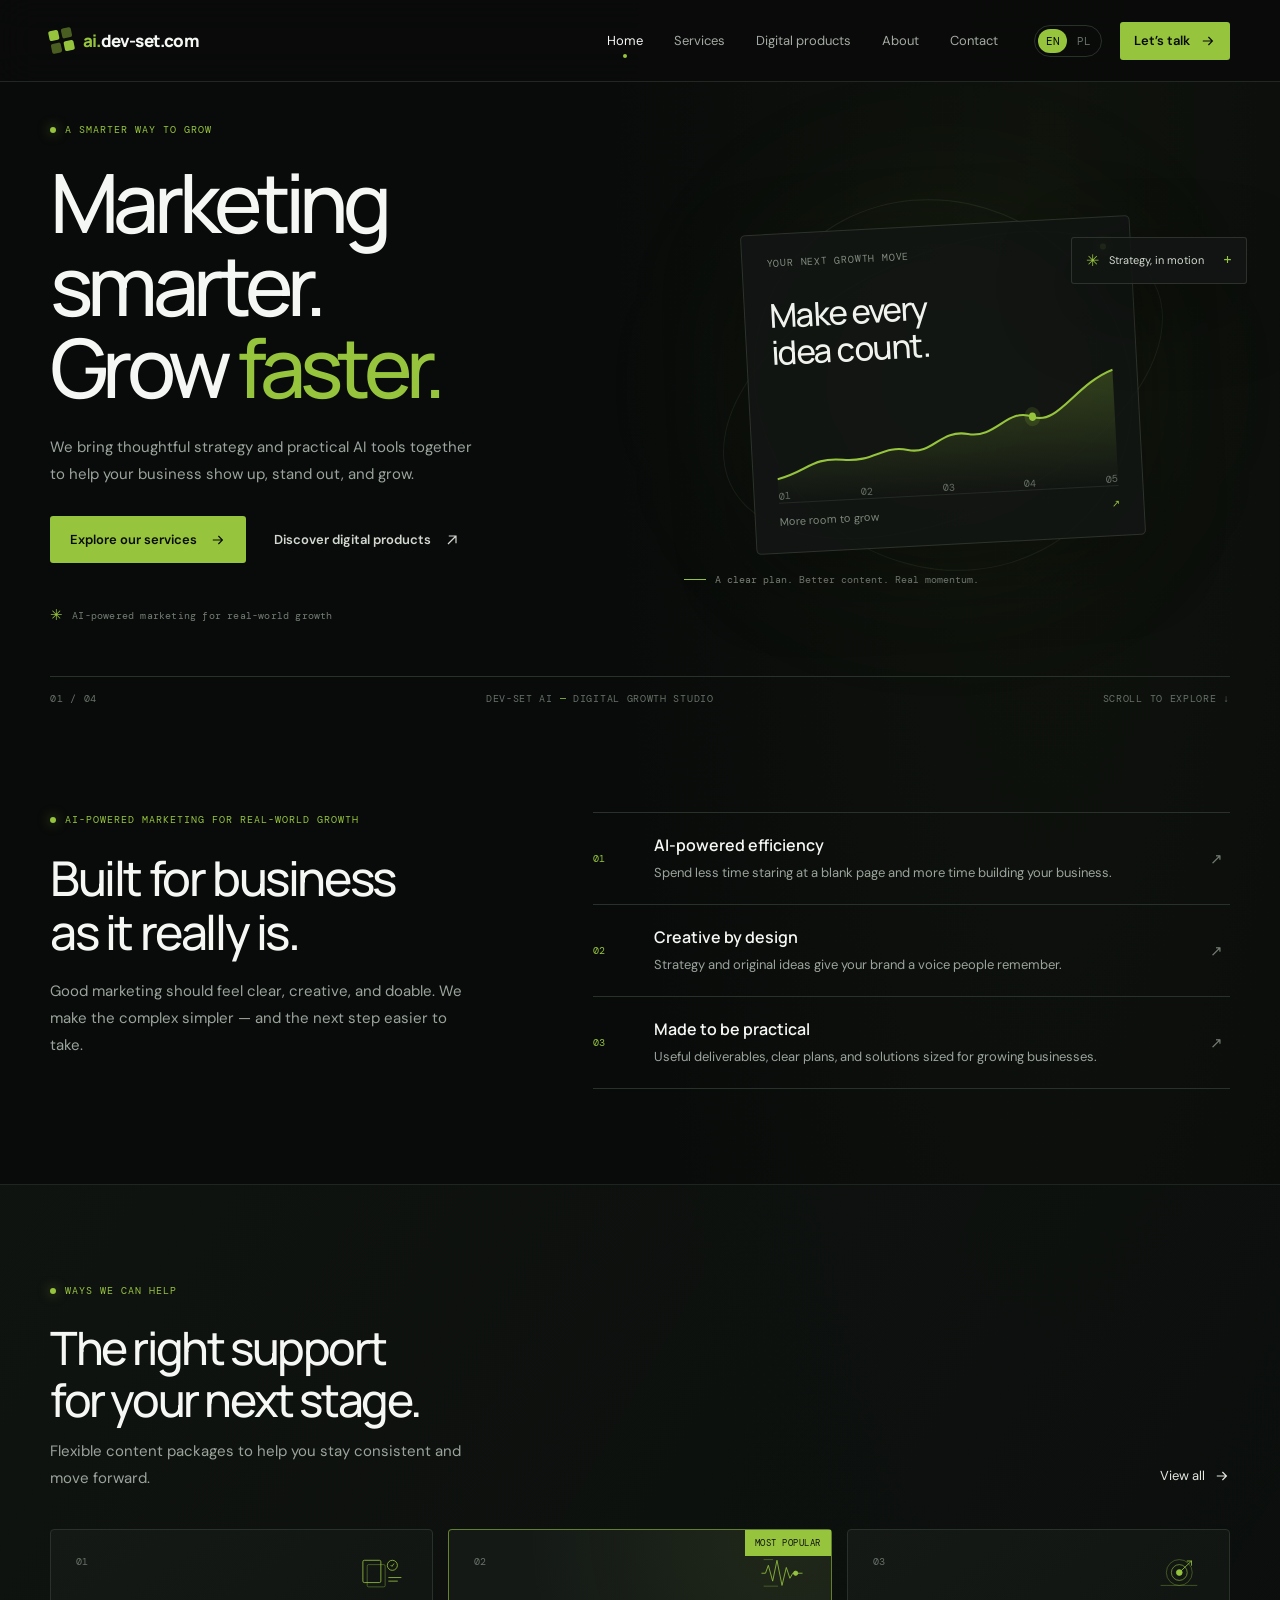
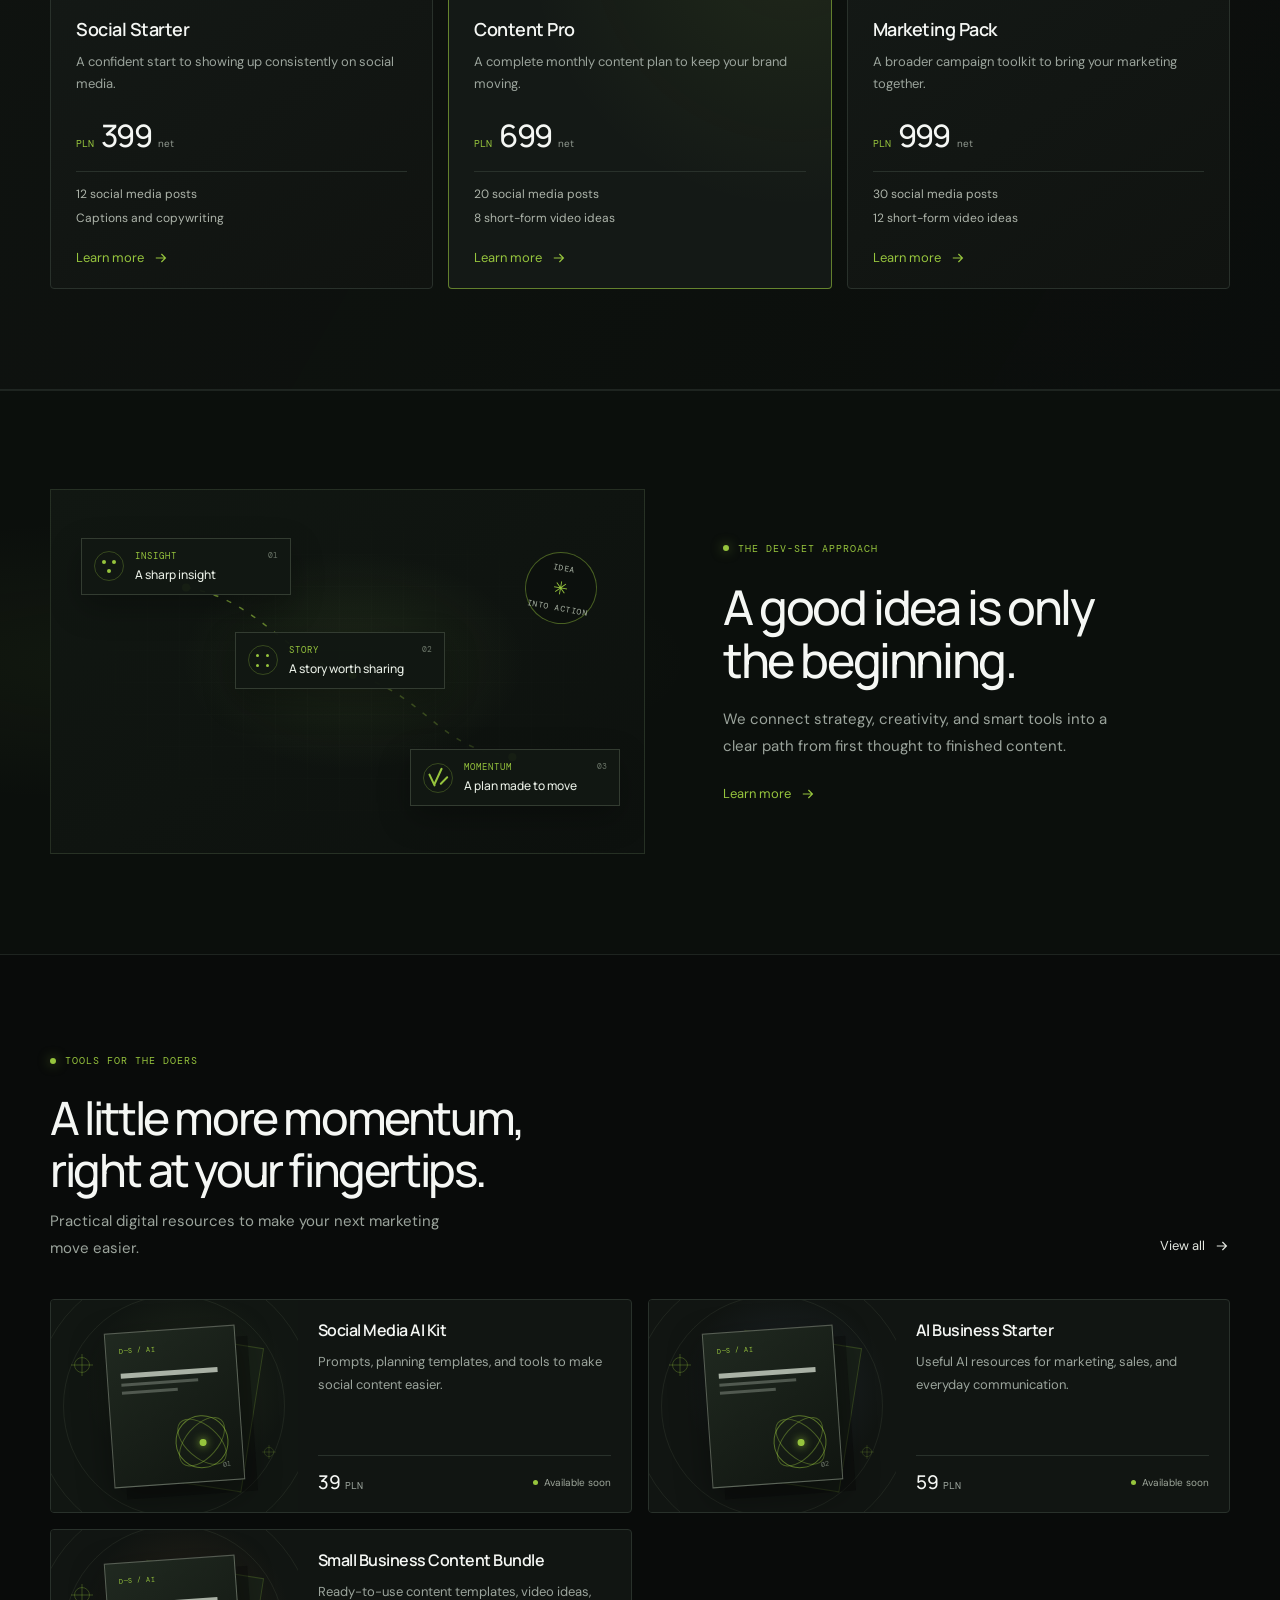
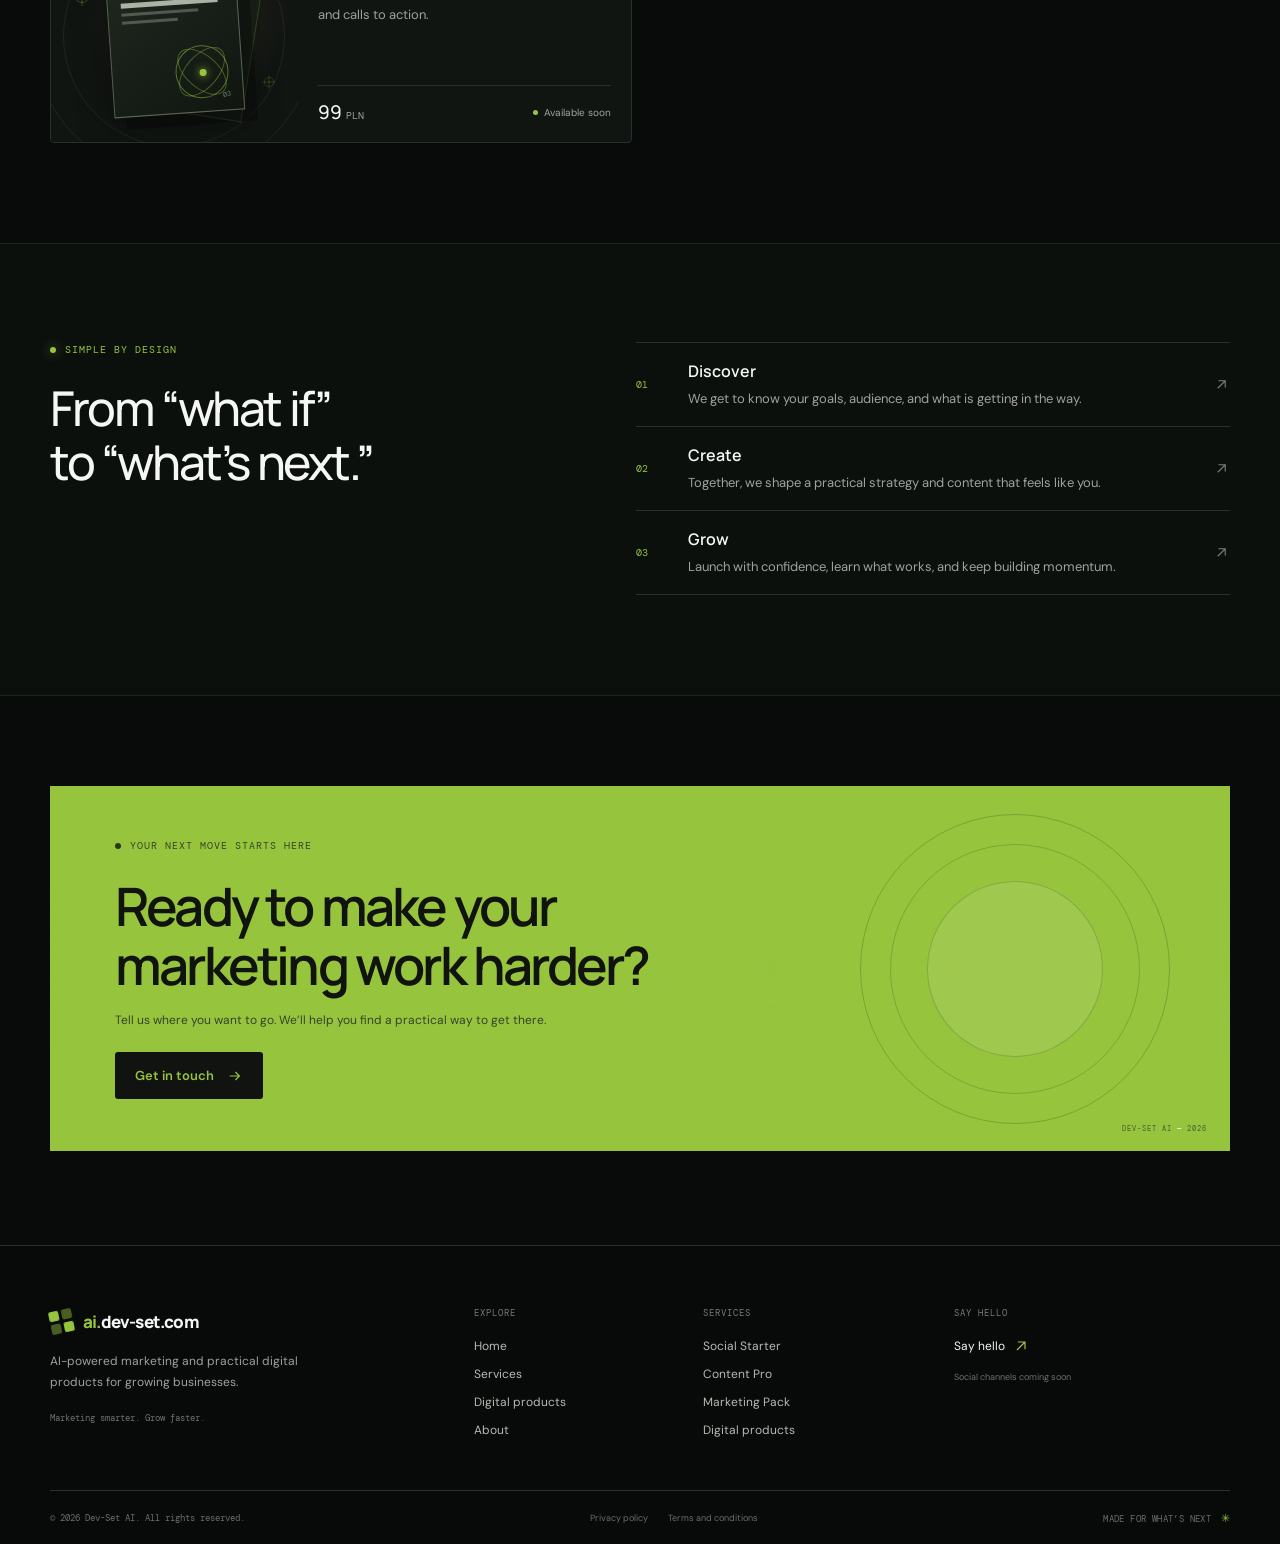
==== commit 521ebd0a: "Add files via upload" ====
--- a/about/index.html
+++ b/about/index.html
@@ -22,6 +22,7 @@
     <meta name="twitter:card" content="summary" />
     <meta name="twitter:title" content="About Our AI Marketing Studio | Dev-Set AI" />
     <meta name="twitter:description" content="Dev-Set AI combines marketing strategy, creativity, and AI tools to make professional marketing more accessible to small businesses." />
+    <meta name="google-site-verification" content="T1CdX2K2Tb1wxxBRcgSsb1ZlvZkzd71nbxwMQJvaM0Q" />
     <script type="application/ld+json">[{"@context":"https://schema.org","@type":"Organization","name":"Dev-Set AI","url":"https://ai.dev-set.com","description":"AI-powered social media content, marketing strategy, and digital resources for small businesses. Practical support to help your brand grow."},{"@context":"https://schema.org","@type":"WebSite","name":"Dev-Set AI","url":"https://ai.dev-set.com","inLanguage":"en"},{"@context":"https://schema.org","@type":"WebPage","name":"About Our AI Marketing Studio | Dev-Set AI","description":"Dev-Set AI combines marketing strategy, creativity, and AI tools to make professional marketing more accessible to small businesses.","url":"https://ai.dev-set.com/about/","inLanguage":"en","isPartOf":{"@type":"WebSite","name":"Dev-Set AI","url":"https://ai.dev-set.com"},"publisher":{"@type":"Organization","name":"Dev-Set AI","url":"https://ai.dev-set.com"},"breadcrumb":{"@type":"BreadcrumbList","itemListElement":[{"@type":"ListItem","position":1,"name":"Home","item":"https://ai.dev-set.com/"},{"@type":"ListItem","position":2,"name":"About","item":"https://ai.dev-set.com/about/"}]}}]</script>
     <title>About Our AI Marketing Studio | Dev-Set AI</title>
     <script type="module" crossorigin src="/assets/index-pZQTGpvp.js"></script>
